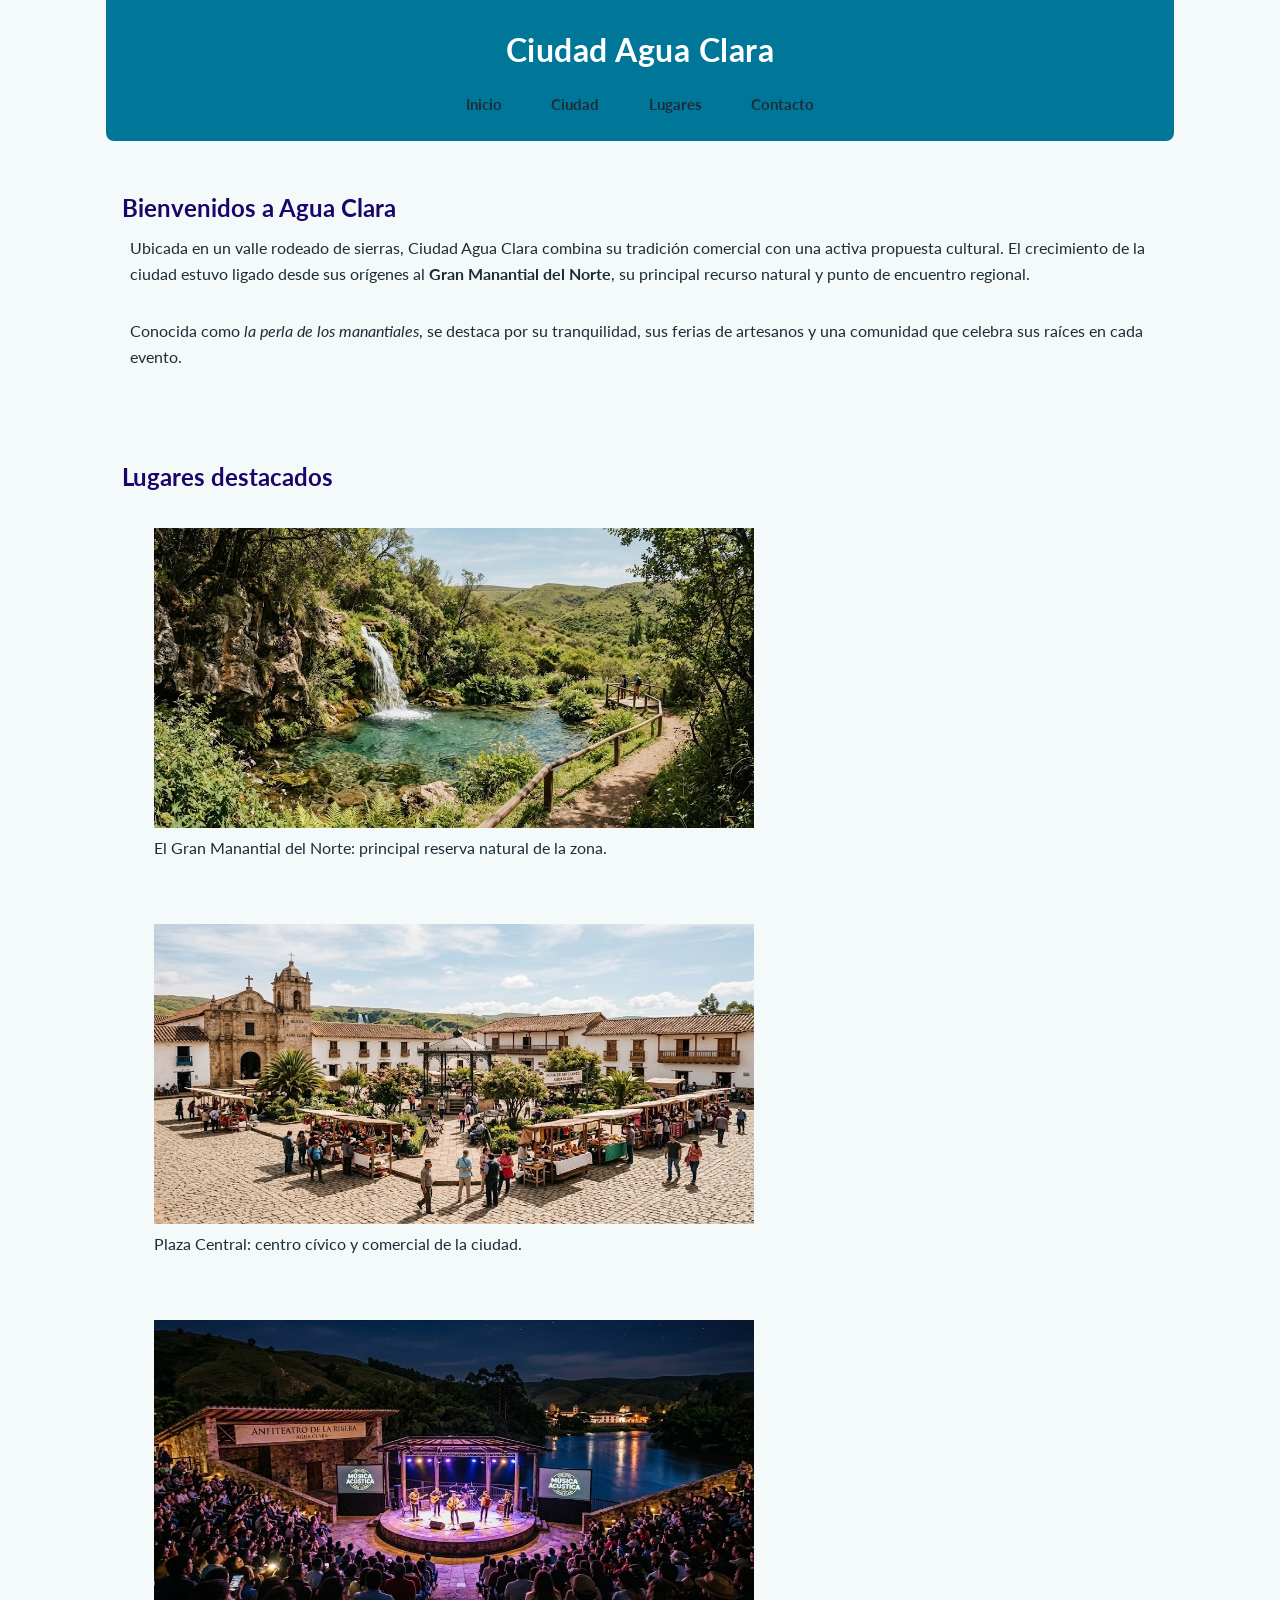
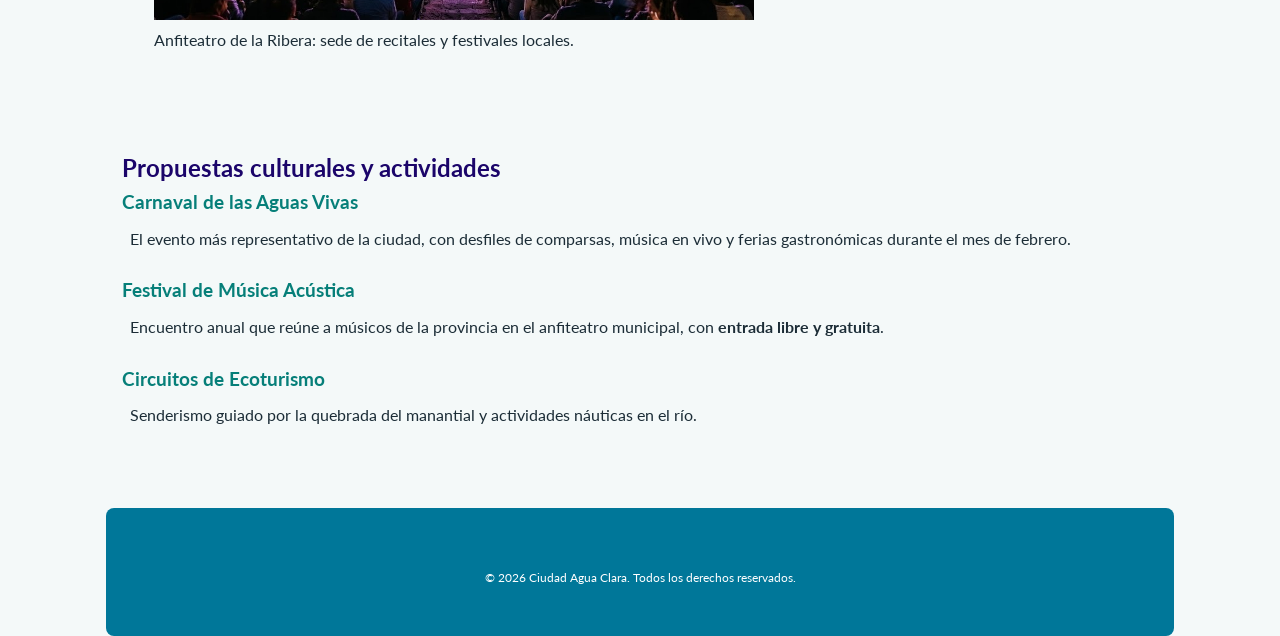
==== index.html @ d1180a9b "style: agrega estilos de secciones y articulos" ====
<!DOCTYPE html>
<html lang="es">

<head>
    <meta charset="UTF-8">
    <meta name="viewport" content="width=device-width, initial-scale=1.0">
    <title>Inicio - Ciudad Agua Clara</title>
    <link rel="preconnect" href="https://fonts.googleapis.com">
    <link rel="preconnect" href="https://fonts.gstatic.com" crossorigin>
    <link href="https://fonts.googleapis.com/css2?family=Lato:ital,wght@0,100;0,300;0,400;0,700;0,900;1,100;1,300;1,400;1,700;1,900&family=Montserrat:ital,wght@0,100..900;1,100..900&family=Roboto:ital,wght@0,100..900;1,100..900&family=Rubik:ital,wght@0,300..900;1,300..900&display=swap" rel="stylesheet">
    <link rel="stylesheet" href="css/estilos.css">
    <!--Fecha de creación del archivo: 1/9/2026-->
</head>

<body>
    <header>
        <h1>Ciudad Agua Clara</h1>
        <nav>
            <ul>
                <li><a href="index.html">Inicio</a></li>
                <li><a href="ciudad.html">Ciudad</a></li>
                <li><a href="lugares.html">Lugares</a></li>
                <li><a href="contacto.html">Contacto</a></li>
            </ul>
        </nav>
    </header>

    <main>
        <!-- presentacion -->
        <section>
            <h2>Bienvenidos a Agua Clara</h2>
            <p>Ubicada en un valle rodeado de sierras, Ciudad Agua Clara combina su tradición comercial con una activa propuesta cultural. El crecimiento de la ciudad estuvo ligado desde sus orígenes al <strong>Gran Manantial del Norte</strong>, su principal recurso natural y punto de encuentro regional.</p>
            <p>Conocida como <em>la perla de los manantiales</em>, se destaca por su tranquilidad, sus ferias de artesanos y una comunidad que celebra sus raíces en cada evento.</p>
        </section>

        <!-- resumen visual de lugares de interes -->
        <section>
            <h2>Lugares destacados</h2>

            <figure id="inicio-lugares">
                <img src="img/manantial.jpeg" alt="Cascada y vertiente del Gran Manantial del Norte" height="300" width="600">
                <figcaption>El Gran Manantial del Norte: principal reserva natural de la zona.</figcaption>
            </figure>

            <figure id="inicio-lugares">
                <img src="img/plaza.jpeg" alt="Plaza central y edificios históricos" height="300" width="600">
                <figcaption>Plaza Central: centro cívico y comercial de la ciudad.</figcaption>
            </figure>

            <figure id="inicio-lugares">
                <img src="img/anfiteatro.jpeg" alt="Anfiteatro al aire libre junto al río" height="300" width="600">
                <figcaption>Anfiteatro de la Ribera: sede de recitales y festivales locales.</figcaption>
            </figure>
        </section>

        <!-- propuestas y actividades -->
        <section>
            <h2>Propuestas culturales y actividades</h2>

            <article>
                <h3>Carnaval de las Aguas Vivas</h3>
                <p>El evento más representativo de la ciudad, con desfiles de comparsas, música en vivo y ferias gastronómicas durante el mes de febrero.</p>
            </article>

            <article>
                <h3>Festival de Música Acústica</h3>
                <p>Encuentro anual que reúne a músicos de la provincia en el anfiteatro municipal, con <strong>entrada libre y gratuita</strong>.</p>
            </article>

            <article>
                <h3>Circuitos de Ecoturismo</h3>
                <p>Senderismo guiado por la quebrada del manantial y actividades náuticas en el río.</p>
            </article>
        </section>
    </main>

    <footer>
        <br>
        <p><small>&copy; 2026 Ciudad Agua Clara. Todos los derechos reservados.</small></p>
    </footer>
</body>

</html>
---- css/estilos.css ----
/* variables */
:root {
    --color-primario: #007799;       
    --color-secundario: #005570;     
    --color-acento: #067F79;
    --color-fondo: #f4f9f9;
    --color-texto: #1c2d37;
    --color-texto-claro: #ffffff;
    --color-texto-oscuro: #1b056a;    

    --fuente-principal: 'Lato', sans-serif;
}

/* reset */
* {
    box-sizing: border-box;
    margin: 0;
    padding: 0;
}

/* body */
body {
    font-family: var(--fuente-principal);
    font-size: 16px;
    line-height: 1.6;
    background-color: var(--color-fondo);
    color: var(--color-texto);
    max-width: 1100px;                
    margin: 0 auto;
    padding: 0 1rem;
}

/* header */
header {
    background-color: var(--color-primario);
    color: var(--color-texto-claro);
    padding: 1.5rem 1rem;
    margin-bottom: 2rem;
    border-radius: 0 0 8px 8px;
    text-align: center;
}

/* headings */
h1 {
    color: var(--color-texto-claro); 
    font-size: 2rem;
    font-weight: 700;
    letter-spacing: 0.5px;
    margin-bottom: 1rem;
}

h2 {
    color: var(--color-texto-oscuro);
    font-size: 1.5rem;
}

h3 {
    color: var(--color-acento);
    font-size: 1.2rem;
}

/* nav */
nav ul {
    list-style: none;
    display: flex;
    justify-content: center;
    flex-wrap: wrap;
    gap: 1.5rem;
}

nav a {
    color: var(--color-texto);
    text-decoration: none;
    font-weight: 700;
    font-size: 0.95rem;
    padding: 0.4rem 0.8rem;
    border-radius: 4px;
    transition: background-color 0.2s ease, color 0.2s ease;
}

nav a:hover {
    background-color: var(--color-secundario);
    color: var(--color-texto-claro);
}

/* footer */
footer {
    background-color: var(--color-primario);
    color: var(--color-texto-claro);
    text-align: center;
    padding: 1.5rem 1rem;
    margin-top: 2.5rem;
    border-radius: 8px 8px;
}

footer p {
    font-size: 0.9rem;
    font-weight: 400;
}

/* section */
section {
    margin-bottom: 2rem;
    padding: 1rem;
}

/* parrafos */
p {
    margin-bottom: 1rem;
    padding: 0.5rem;
}

/* articulos */

article {
    justify-content: center;
    flex-wrap: wrap;
}

/* clases */
.atractivos-turisticos {
    gap: 1.5rem;
    border: 1px solid var(--color-secundario);
    border-radius: 8px;
    padding: 1rem;
}

#inicio-lugares {
    flex-direction: row;
    gap: 4rem;
    padding: 2rem;
}
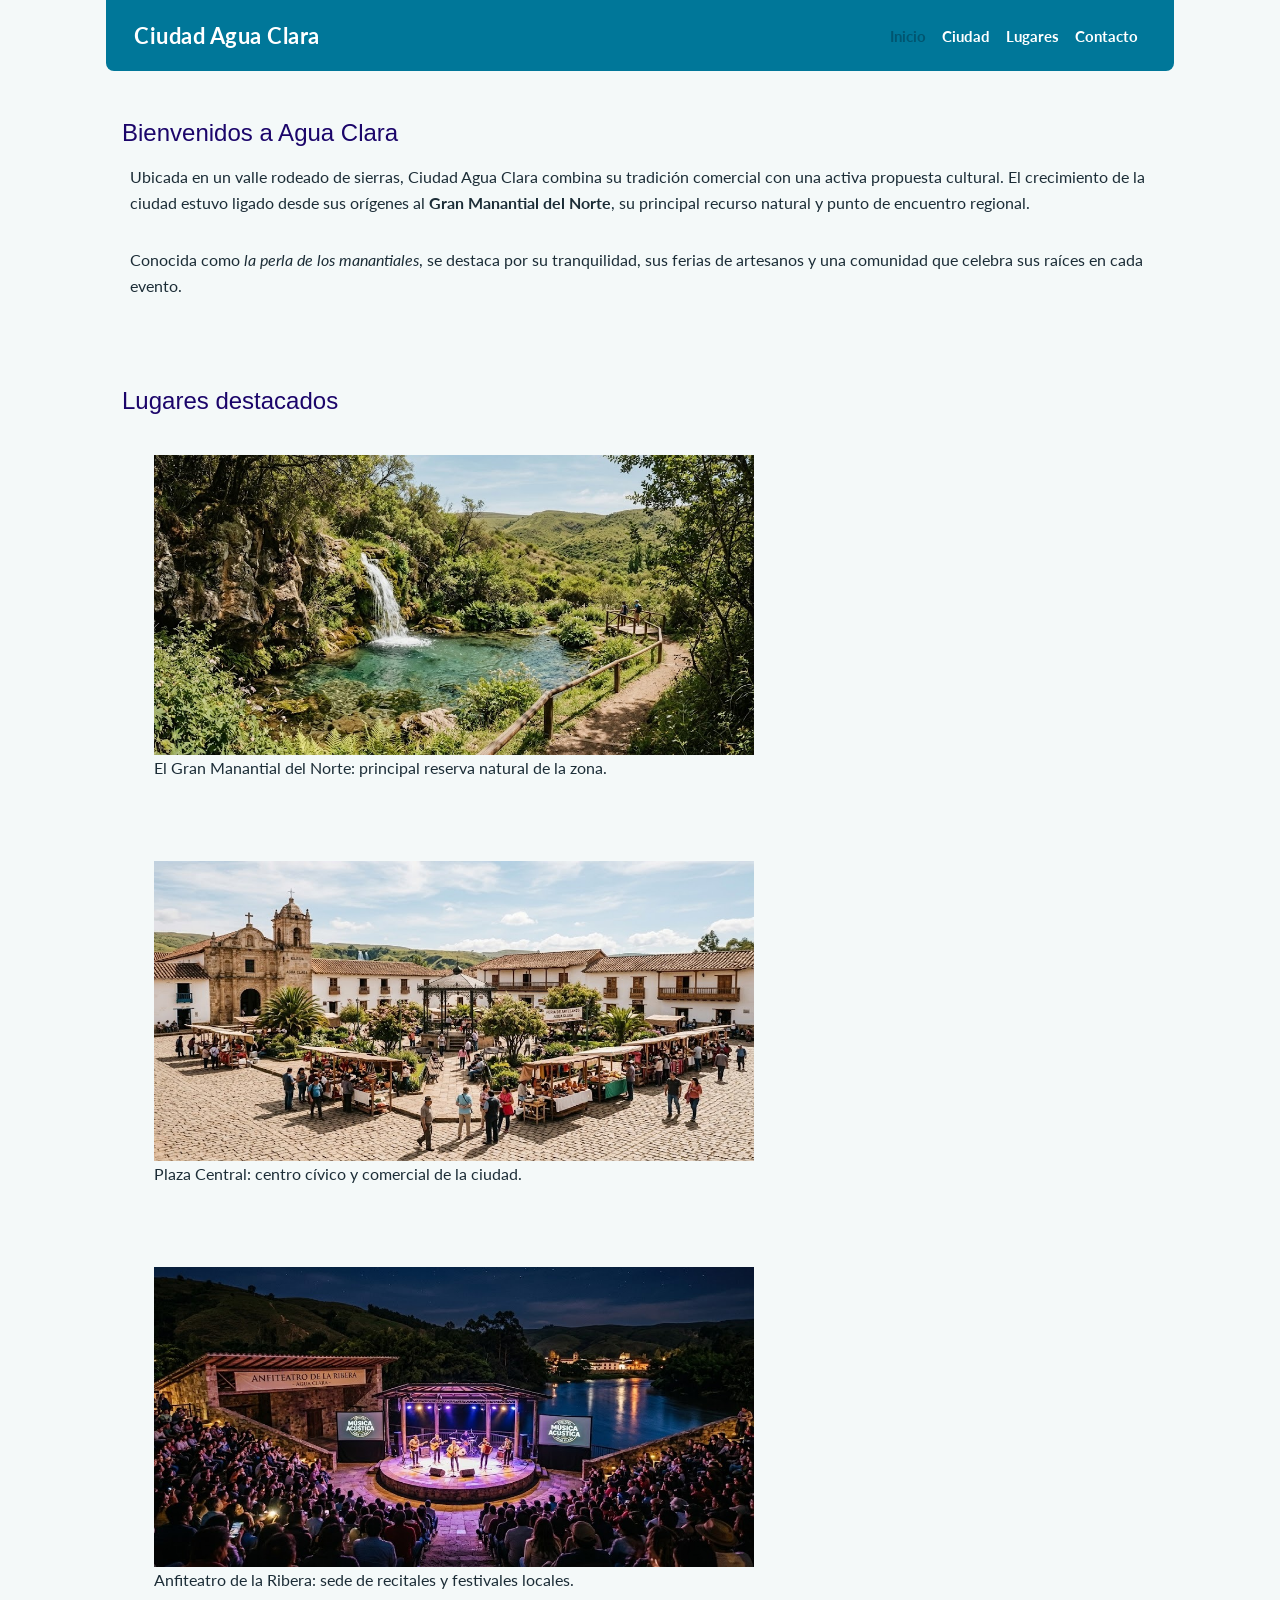
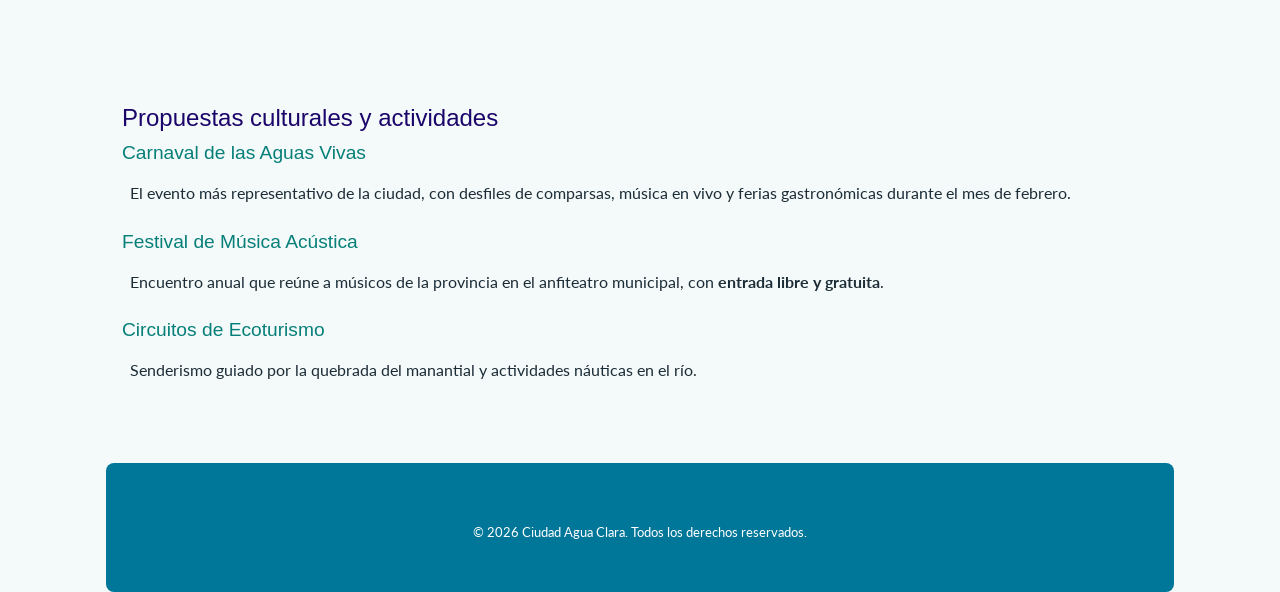
==== commit 8151b87a: "feat: se implemento navbar de bootstrap con menu hamburguesa y navbar-brand" ====
--- a/index.html
+++ b/index.html
@@ -8,20 +8,36 @@
     <link rel="preconnect" href="https://fonts.googleapis.com">
     <link rel="preconnect" href="https://fonts.gstatic.com" crossorigin>
     <link href="https://fonts.googleapis.com/css2?family=Lato:ital,wght@0,100;0,300;0,400;0,700;0,900;1,100;1,300;1,400;1,700;1,900&family=Montserrat:ital,wght@0,100..900;1,100..900&family=Roboto:ital,wght@0,100..900;1,100..900&family=Rubik:ital,wght@0,300..900;1,300..900&display=swap" rel="stylesheet">
+    <link href="https://cdn.jsdelivr.net/npm/bootstrap@5.3.3/dist/css/bootstrap.min.css" rel="stylesheet">
     <link rel="stylesheet" href="css/estilos.css">
     <!--Fecha de creación del archivo: 1/9/2026-->
 </head>
 
 <body>
     <header>
-        <h1>Ciudad Agua Clara</h1>
-        <nav>
-            <ul>
-                <li><a href="index.html">Inicio</a></li>
-                <li><a href="ciudad.html">Ciudad</a></li>
-                <li><a href="lugares.html">Lugares</a></li>
-                <li><a href="contacto.html">Contacto</a></li>
-            </ul>
+        <nav class="navbar navbar-expand-lg navbar-dark bg-turismo">
+            <div class="container-fluid">
+                <a class="navbar-brand fw-bold" href="index.html">Ciudad Agua Clara</a>
+                <button class="navbar-toggler" type="button" data-bs-toggle="collapse" data-bs-target="#menuPrincipal" aria-controls="menuPrincipal" aria-expanded="false" aria-label="Abrir menú de navegación">
+                    <span class="navbar-toggler-icon"></span>
+                </button>
+                <div class="collapse navbar-collapse" id="menuPrincipal">
+                    <ul class="navbar-nav ms-auto mb-2 mb-lg-0">
+                        <li class="nav-item">
+                            <a class="nav-link active" href="index.html">Inicio</a>
+                        </li>
+                        <li class="nav-item">
+                            <a class="nav-link" href="ciudad.html">Ciudad</a>
+                        </li>
+                        <li class="nav-item">
+                            <a class="nav-link" href="lugares.html">Lugares</a>
+                        </li>
+                        <li class="nav-item">
+                            <a class="nav-link" href="contacto.html">Contacto</a>
+                        </li>
+                    </ul>
+                </div>
+            </div>
         </nav>
     </header>
 
@@ -78,6 +94,7 @@
         <br>
         <p><small>&copy; 2026 Ciudad Agua Clara. Todos los derechos reservados.</small></p>
     </footer>
+    <script src="https://cdn.jsdelivr.net/npm/bootstrap@5.3.3/dist/js/bootstrap.bundle.min.js"></script>
 </body>
 
 </html>
--- a/css/estilos.css
+++ b/css/estilos.css
@@ -31,13 +31,9 @@
 }
 
 /* header */
+
 header {
-    background-color: var(--color-primario);
-    color: var(--color-texto-claro);
-    padding: 1.5rem 1rem;
     margin-bottom: 2rem;
-    border-radius: 0 0 8px 8px;
-    text-align: center;
 }
 
 /* headings */
@@ -57,30 +53,6 @@
 h3 {
     color: var(--color-acento);
     font-size: 1.2rem;
-}
-
-/* nav */
-nav ul {
-    list-style: none;
-    display: flex;
-    justify-content: center;
-    flex-wrap: wrap;
-    gap: 1.5rem;
-}
-
-nav a {
-    color: var(--color-texto);
-    text-decoration: none;
-    font-weight: 700;
-    font-size: 0.95rem;
-    padding: 0.4rem 0.8rem;
-    border-radius: 4px;
-    transition: background-color 0.2s ease, color 0.2s ease;
-}
-
-nav a:hover {
-    background-color: var(--color-secundario);
-    color: var(--color-texto-claro);
 }
 
 /* footer */
@@ -125,6 +97,42 @@
     padding: 1rem;
 }
 
+
+/* nav */
+.bg-turismo {
+    background-color: var(--color-primario) !important;
+}
+
+.navbar {
+    border-radius: 0 0 8px 8px;
+    padding: 0.8rem 1rem;
+}
+
+.navbar-brand {
+    font-size: 1.4rem;
+    letter-spacing: 0.5px;
+    color: var(--color-texto-claro) !important;
+}
+
+.navbar-nav .nav-link {
+    color: var(--color-texto-claro) !important;
+    font-weight: 700;
+    font-size: 0.95rem;
+    padding: 0.5rem 0.8rem;
+    border-radius: 4px;
+    transition: background-color 0.2s ease;
+}
+
+.navbar-nav .nav-link:hover {
+    background-color: var(--color-secundario);
+}
+
+.navbar-nav .nav-link.active {
+    color: var(--color-secundario) !important;
+}
+
+/* fin nav */
+
 #inicio-lugares {
     flex-direction: row;
     gap: 4rem;
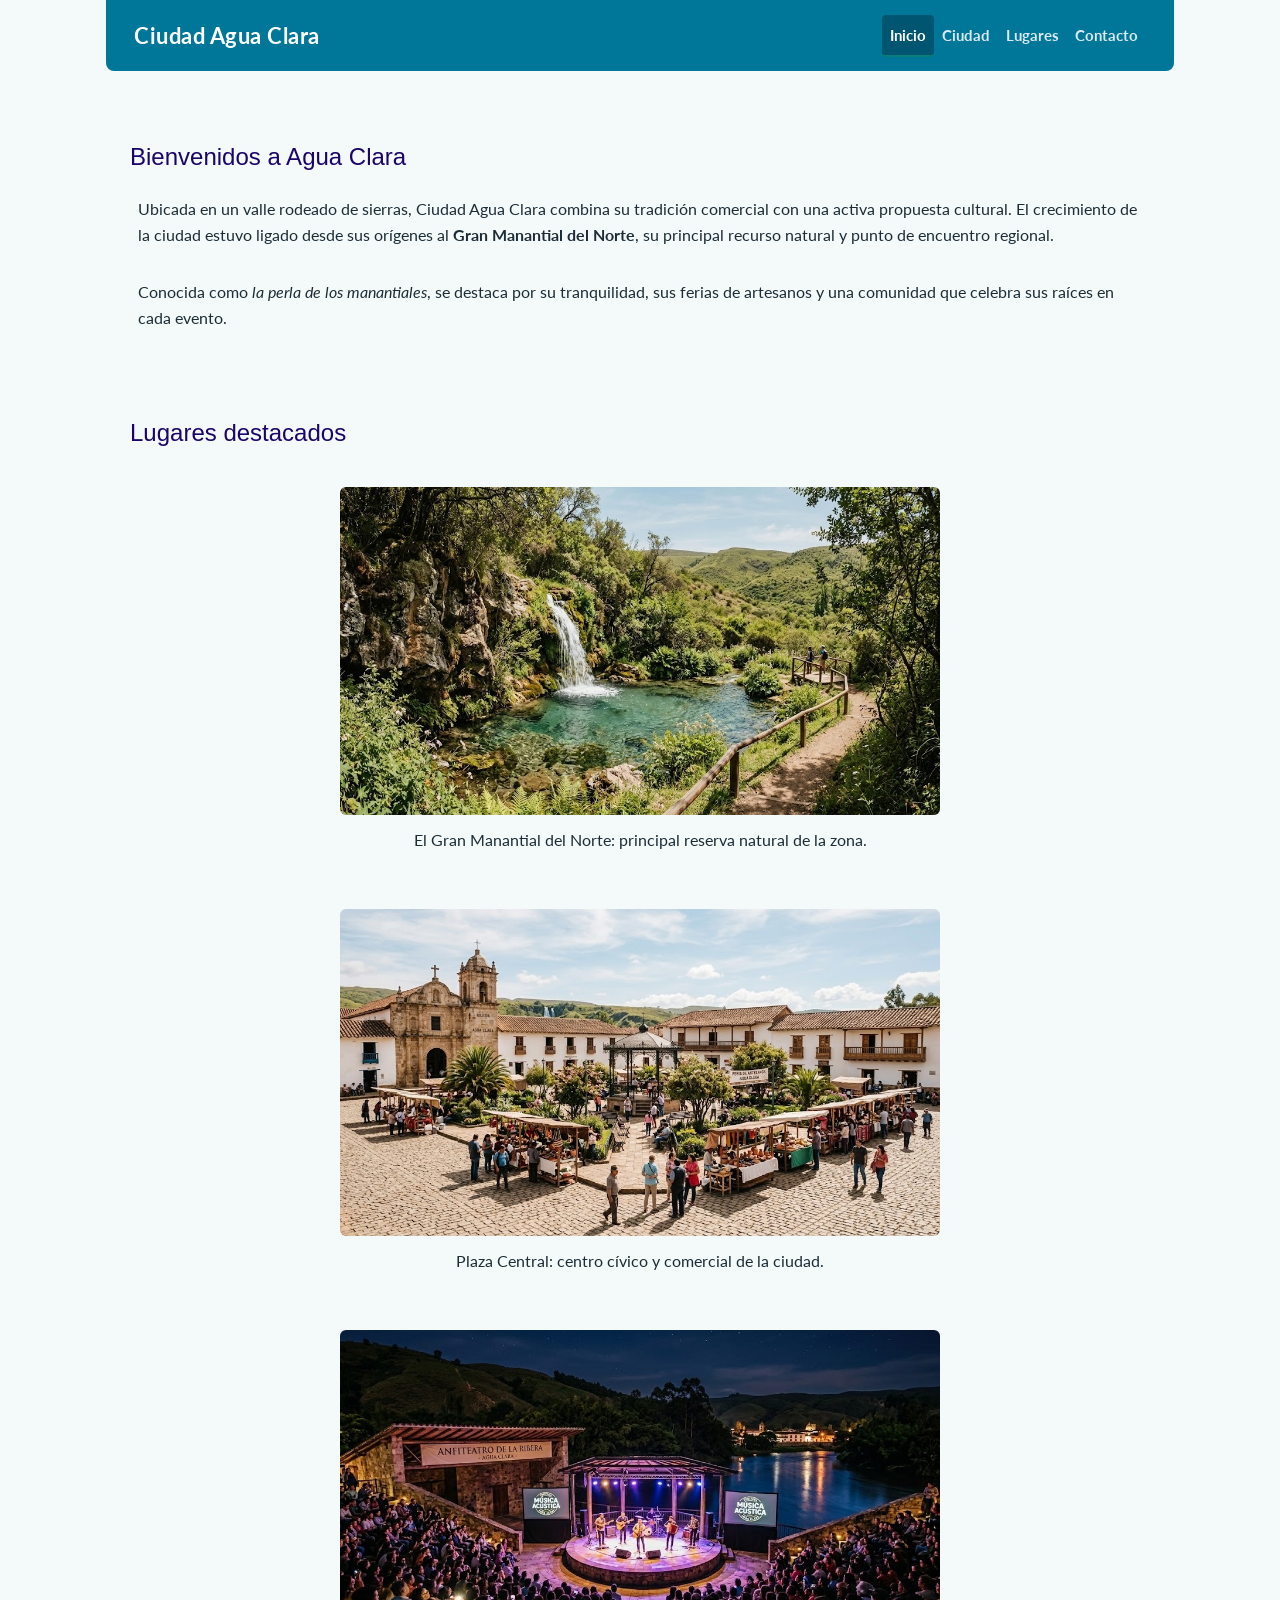
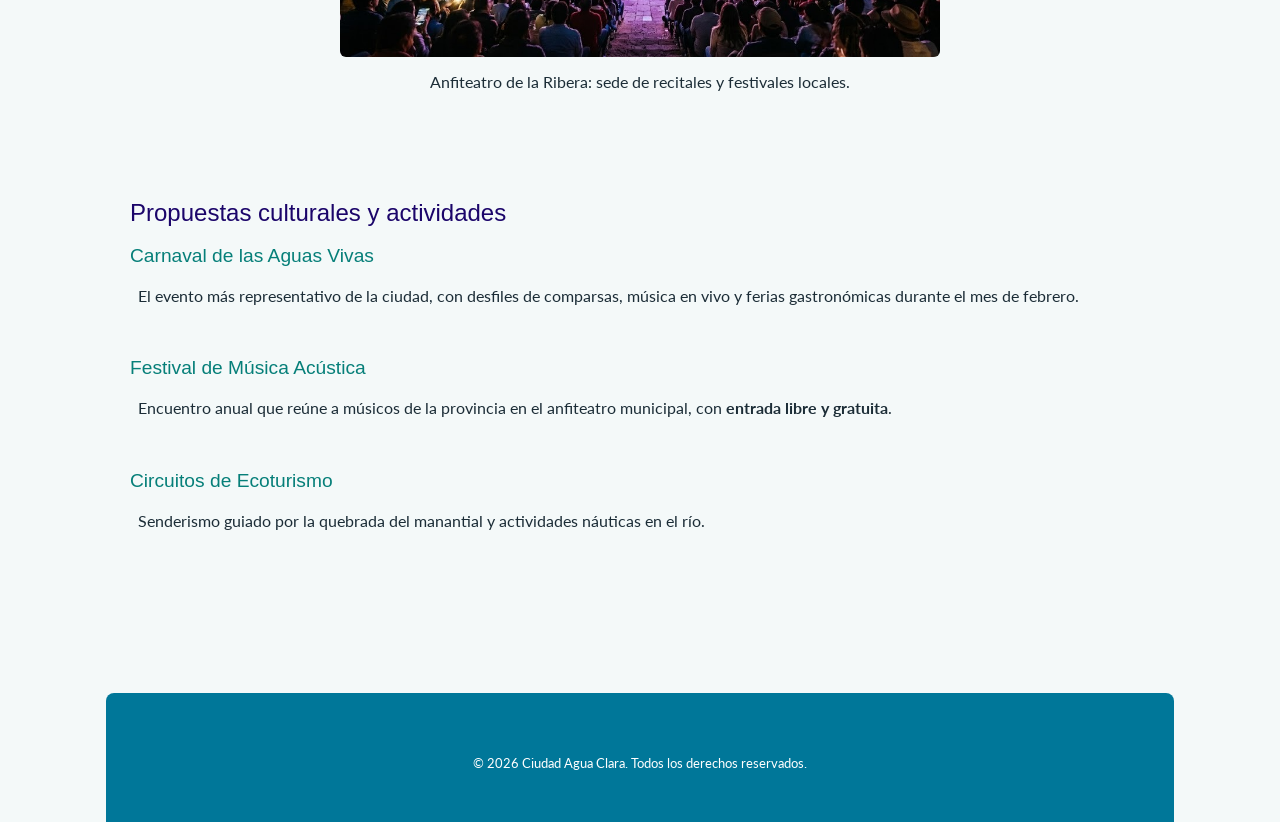
==== commit 2f0cb988: "fix(etapa 2): estilizar tabla de ciudad, agregar espaciado en main, display flex y corregir ids" ====
--- a/index.html
+++ b/index.html
@@ -53,17 +53,17 @@
         <section>
             <h2>Lugares destacados</h2>
 
-            <figure id="inicio-lugares">
+            <figure class="inicio-lugares">
                 <img src="img/manantial.jpeg" alt="Cascada y vertiente del Gran Manantial del Norte" height="300" width="600">
                 <figcaption>El Gran Manantial del Norte: principal reserva natural de la zona.</figcaption>
             </figure>
 
-            <figure id="inicio-lugares">
+            <figure class="inicio-lugares">
                 <img src="img/plaza.jpeg" alt="Plaza central y edificios históricos" height="300" width="600">
                 <figcaption>Plaza Central: centro cívico y comercial de la ciudad.</figcaption>
             </figure>
 
-            <figure id="inicio-lugares">
+            <figure class="inicio-lugares">
                 <img src="img/anfiteatro.jpeg" alt="Anfiteatro al aire libre junto al río" height="300" width="600">
                 <figcaption>Anfiteatro de la Ribera: sede de recitales y festivales locales.</figcaption>
             </figure>
--- a/css/estilos.css
+++ b/css/estilos.css
@@ -6,7 +6,9 @@
     --color-fondo: #f4f9f9;
     --color-texto: #1c2d37;
     --color-texto-claro: #ffffff;
-    --color-texto-oscuro: #1b056a;    
+    --color-texto-oscuro: #1b056a;
+    --color-borde-tabla: #b8d4dc;
+    --color-fila-alterna: #e3eff3;
 
     --fuente-principal: 'Lato', sans-serif;
 }
@@ -31,9 +33,14 @@
 }
 
 /* header */
-
 header {
     margin-bottom: 2rem;
+}
+
+/* main - correccion de espaciado requerido */
+main {
+    margin: 1.5rem 0;
+    padding: 1.5rem 0.5rem;
 }
 
 /* headings */
@@ -48,11 +55,13 @@
 h2 {
     color: var(--color-texto-oscuro);
     font-size: 1.5rem;
+    margin-bottom: 1rem;
 }
 
 h3 {
     color: var(--color-acento);
     font-size: 1.2rem;
+    margin-bottom: 0.5rem;
 }
 
 /* footer */
@@ -62,7 +71,7 @@
     text-align: center;
     padding: 1.5rem 1rem;
     margin-top: 2.5rem;
-    border-radius: 8px 8px;
+    border-radius: 8px 8px 0 0;
 }
 
 footer p {
@@ -82,11 +91,12 @@
     padding: 0.5rem;
 }
 
-/* articulos */
-
+/* articulos (se corrige con display: flex funcional) */
 article {
+    display: flex;
+    flex-direction: column;
     justify-content: center;
-    flex-wrap: wrap;
+    margin-bottom: 1.5rem;
 }
 
 /* clases */
@@ -97,8 +107,7 @@
     padding: 1rem;
 }
 
-
-/* nav */
+/* nav Bootstrap */
 .bg-turismo {
     background-color: var(--color-primario) !important;
 }
@@ -115,26 +124,68 @@
 }
 
 .navbar-nav .nav-link {
-    color: var(--color-texto-claro) !important;
+    color: rgba(255, 255, 255, 0.85) !important;
     font-weight: 700;
     font-size: 0.95rem;
     padding: 0.5rem 0.8rem;
     border-radius: 4px;
-    transition: background-color 0.2s ease;
+    transition: background-color 0.2s ease, color 0.2s ease;
 }
 
 .navbar-nav .nav-link:hover {
     background-color: var(--color-secundario);
+    color: var(--color-texto-claro) !important;
 }
 
 .navbar-nav .nav-link.active {
-    color: var(--color-secundario) !important;
+    background-color: var(--color-secundario);
+    color: var(--color-texto-claro) !important;
+    border-bottom: 2px solid var(--color-acento);
 }
 
-/* fin nav */
+/* figure de lugares corregido a clase con display flex */
+.inicio-lugares {
+    display: flex;
+    flex-direction: column;
+    align-items: center;
+    gap: 0.75rem;
+    margin: 1.5rem 0;
+    padding: 1rem;
+}
 
-#inicio-lugares {
-    flex-direction: row;
-    gap: 4rem;
-    padding: 2rem;
+.inicio-lugares img {
+    max-width: 100%;
+    height: auto;
+    border-radius: 6px;
 }
+
+
+/*tabla de ciudad.html*/
+table {
+    width: 100%;
+    border-collapse: collapse;
+    margin: 1.5rem 0;
+    background-color: #ffffff;
+    border: 1px solid var(--color-borde-tabla);
+    border-radius: 6px;
+    overflow: hidden;
+}
+
+thead {
+    background-color: var(--color-primario);
+    color: var(--color-texto-claro);
+}
+
+th, td {
+    padding: 0.75rem 1rem;
+    text-align: left;
+    border: 1px solid var(--color-borde-tabla);
+}
+
+tbody tr:nth-child(even) {
+    background-color: var(--color-fila-alterna);
+}
+
+tbody tr:hover {
+    background-color: #d6e8ee;
+}
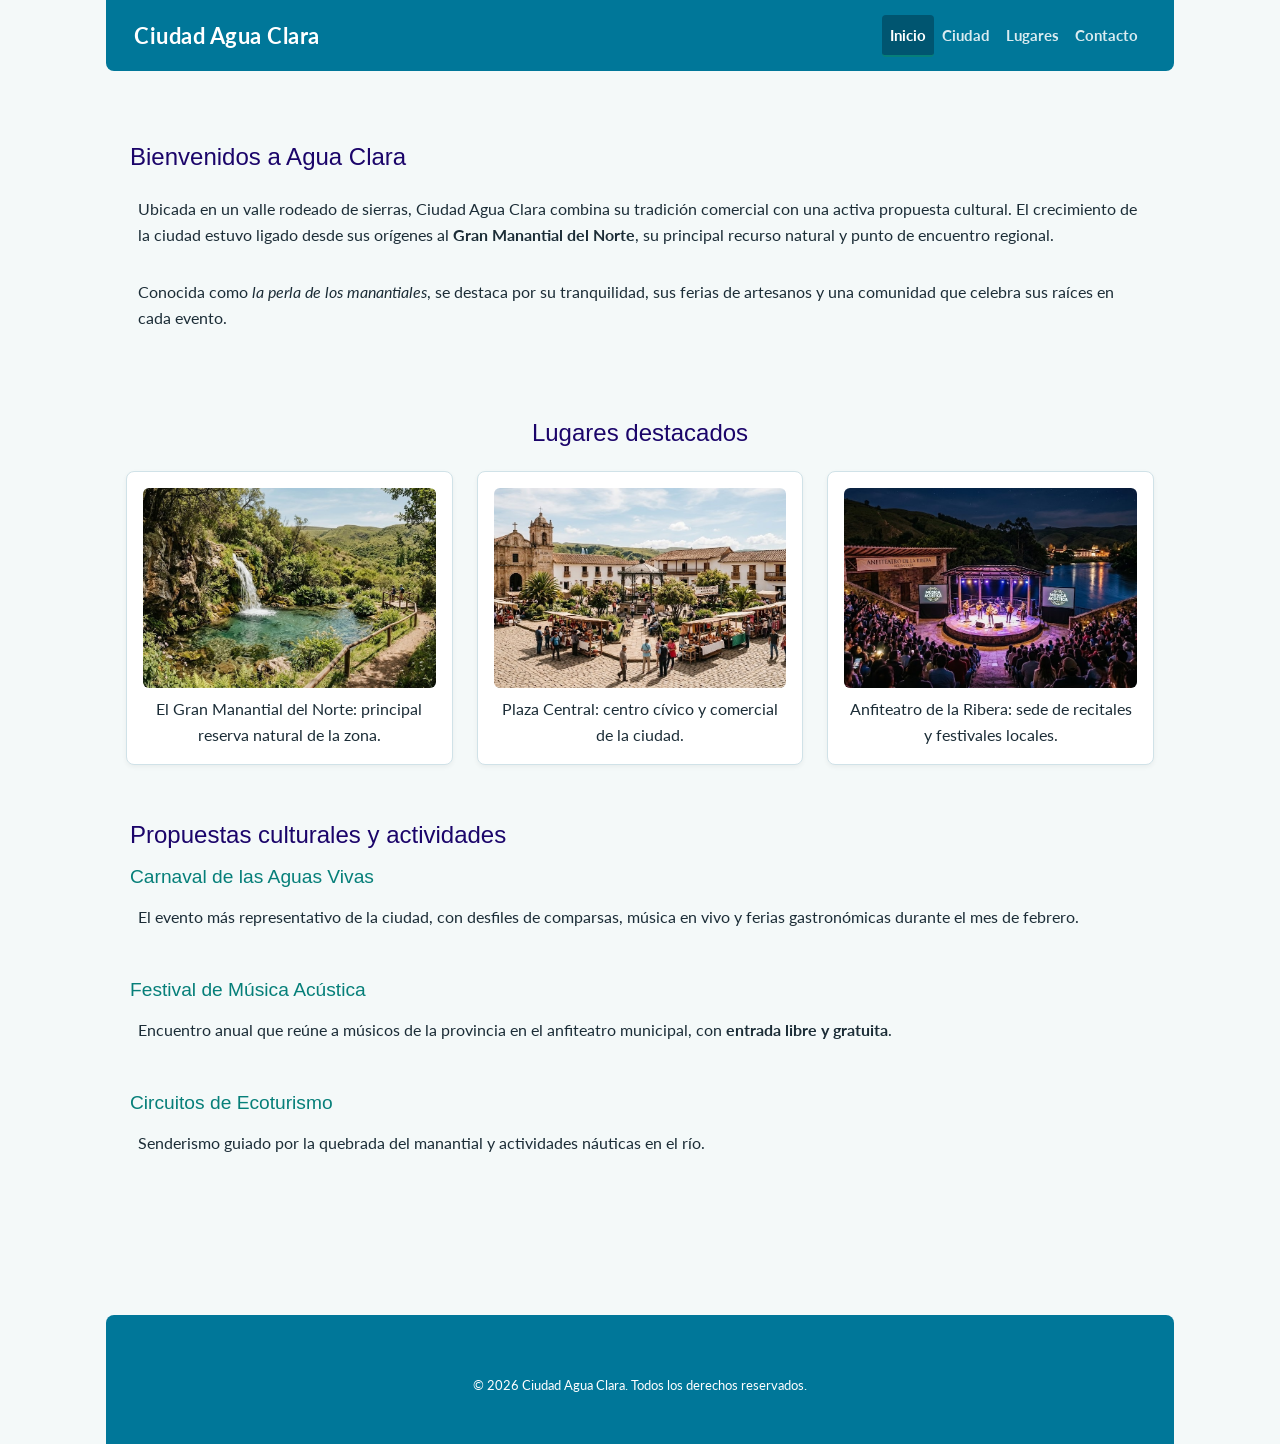
==== commit 3cb55f76: "feat(grid): implementar grilla responsive de bootstrap con row, col y gutters en inicio" ====
--- a/index.html
+++ b/index.html
@@ -50,23 +50,31 @@
         </section>
 
         <!-- resumen visual de lugares de interes -->
-        <section>
-            <h2>Lugares destacados</h2>
+        <section class="container my-4">
+            <h2 class="text-center mb-4">Lugares destacados</h2>
 
-            <figure class="inicio-lugares">
-                <img src="img/manantial.jpeg" alt="Cascada y vertiente del Gran Manantial del Norte" height="300" width="600">
-                <figcaption>El Gran Manantial del Norte: principal reserva natural de la zona.</figcaption>
-            </figure>
+            <div class="row g-4">
+                <div class="col-12 col-md-6 col-lg-4">
+                    <figure class="inicio-lugares h-100">
+                        <img src="img/manantial.jpeg" alt="Cascada y vertiente del Gran Manantial del Norte" class="img-fluid rounded mb-2">
+                        <figcaption class="text-center">El Gran Manantial del Norte: principal reserva natural de la zona.</figcaption>
+                    </figure>
+                </div>
 
-            <figure class="inicio-lugares">
-                <img src="img/plaza.jpeg" alt="Plaza central y edificios históricos" height="300" width="600">
-                <figcaption>Plaza Central: centro cívico y comercial de la ciudad.</figcaption>
-            </figure>
+                <div class="col-12 col-md-6 col-lg-4">
+                    <figure class="inicio-lugares h-100">
+                        <img src="img/plaza.jpeg" alt="Plaza central y edificios históricos" class="img-fluid rounded mb-2">
+                        <figcaption class="text-center">Plaza Central: centro cívico y comercial de la ciudad.</figcaption>
+                    </figure>
+                </div>
 
-            <figure class="inicio-lugares">
-                <img src="img/anfiteatro.jpeg" alt="Anfiteatro al aire libre junto al río" height="300" width="600">
-                <figcaption>Anfiteatro de la Ribera: sede de recitales y festivales locales.</figcaption>
-            </figure>
+                <div class="col-12 col-md-6 col-lg-4">
+                    <figure class="inicio-lugares h-100">
+                        <img src="img/anfiteatro.jpeg" alt="Anfiteatro al aire libre junto al río" class="img-fluid rounded mb-2">
+                        <figcaption class="text-center">Anfiteatro de la Ribera: sede de recitales y festivales locales.</figcaption>
+                    </figure>
+                </div>
+            </div>
         </section>
 
         <!-- propuestas y actividades -->
--- a/css/estilos.css
+++ b/css/estilos.css
@@ -37,7 +37,7 @@
     margin-bottom: 2rem;
 }
 
-/* main - correccion de espaciado requerido */
+/* main */
 main {
     margin: 1.5rem 0;
     padding: 1.5rem 0.5rem;
@@ -143,21 +143,27 @@
     border-bottom: 2px solid var(--color-acento);
 }
 
-/* figure de lugares corregido a clase con display flex */
+/* ajuste de tarjetas de lugares dentro de la grilla */
 .inicio-lugares {
     display: flex;
     flex-direction: column;
+    justify-content: space-between;
     align-items: center;
-    gap: 0.75rem;
-    margin: 1.5rem 0;
+    background-color: #ffffff;
+    border: 1px solid #d0e2e8;
+    border-radius: 8px;
     padding: 1rem;
+    margin: 0;
+    box-shadow: 0 2px 5px rgba(0, 0, 0, 0.05);
 }
 
 .inicio-lugares img {
-    max-width: 100%;
-    height: auto;
-    border-radius: 6px;
+    width: 100%;
+    height: 200px;
+    object-fit: cover;
 }
+
+
 
 
 /*tabla de ciudad.html*/
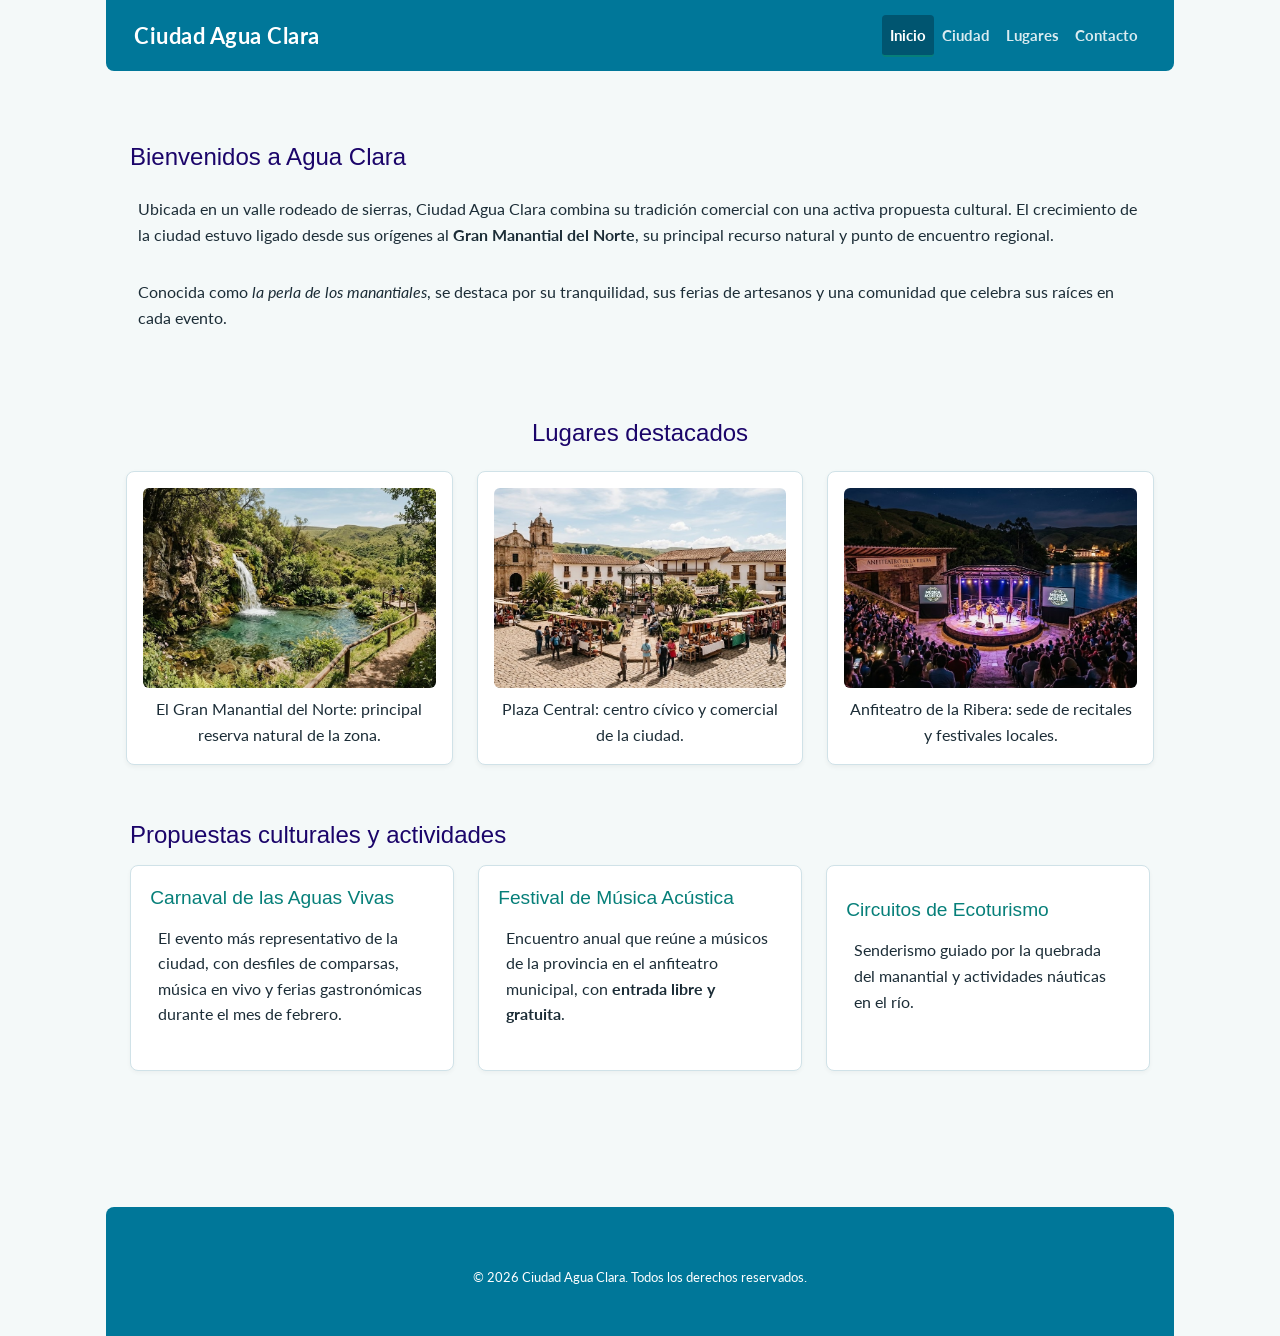
==== commit 69dcf178: "feat: implementar grilla de actividades con flex-wrap y gap" ====
--- a/index.html
+++ b/index.html
@@ -81,20 +81,22 @@
         <section>
             <h2>Propuestas culturales y actividades</h2>
 
-            <article>
-                <h3>Carnaval de las Aguas Vivas</h3>
-                <p>El evento más representativo de la ciudad, con desfiles de comparsas, música en vivo y ferias gastronómicas durante el mes de febrero.</p>
-            </article>
+            <div class="contenedor-actividades">
+                <article class="tarjeta-actividad">
+                    <h3>Carnaval de las Aguas Vivas</h3>
+                    <p>El evento más representativo de la ciudad, con desfiles de comparsas, música en vivo y ferias gastronómicas durante el mes de febrero.</p>
+                </article>
 
-            <article>
-                <h3>Festival de Música Acústica</h3>
-                <p>Encuentro anual que reúne a músicos de la provincia en el anfiteatro municipal, con <strong>entrada libre y gratuita</strong>.</p>
-            </article>
+                <article class="tarjeta-actividad">
+                    <h3>Festival de Música Acústica</h3>
+                    <p>Encuentro anual que reúne a músicos de la provincia en el anfiteatro municipal, con <strong>entrada libre y gratuita</strong>.</p>
+                </article>
 
-            <article>
-                <h3>Circuitos de Ecoturismo</h3>
-                <p>Senderismo guiado por la quebrada del manantial y actividades náuticas en el río.</p>
-            </article>
+                <article class="tarjeta-actividad">
+                    <h3>Circuitos de Ecoturismo</h3>
+                    <p>Senderismo guiado por la quebrada del manantial y actividades náuticas en el río.</p>
+                </article>
+            </div>
         </section>
     </main>
 
--- a/css/estilos.css
+++ b/css/estilos.css
@@ -194,4 +194,20 @@
 
 tbody tr:hover {
     background-color: #d6e8ee;
+}
+
+/* cards con flexbox */
+.contenedor-actividades {
+    display: flex;
+    flex-wrap: wrap;
+    gap: 1.5rem;
+}
+
+.tarjeta-actividad {
+    flex: 1 1 280px;
+    background-color: #ffffff;
+    border: 1px solid #d0e2e8;
+    border-radius: 8px;
+    padding: 1.2rem;
+    box-shadow: 0 2px 4px rgba(0, 0, 0, 0.04);
 }
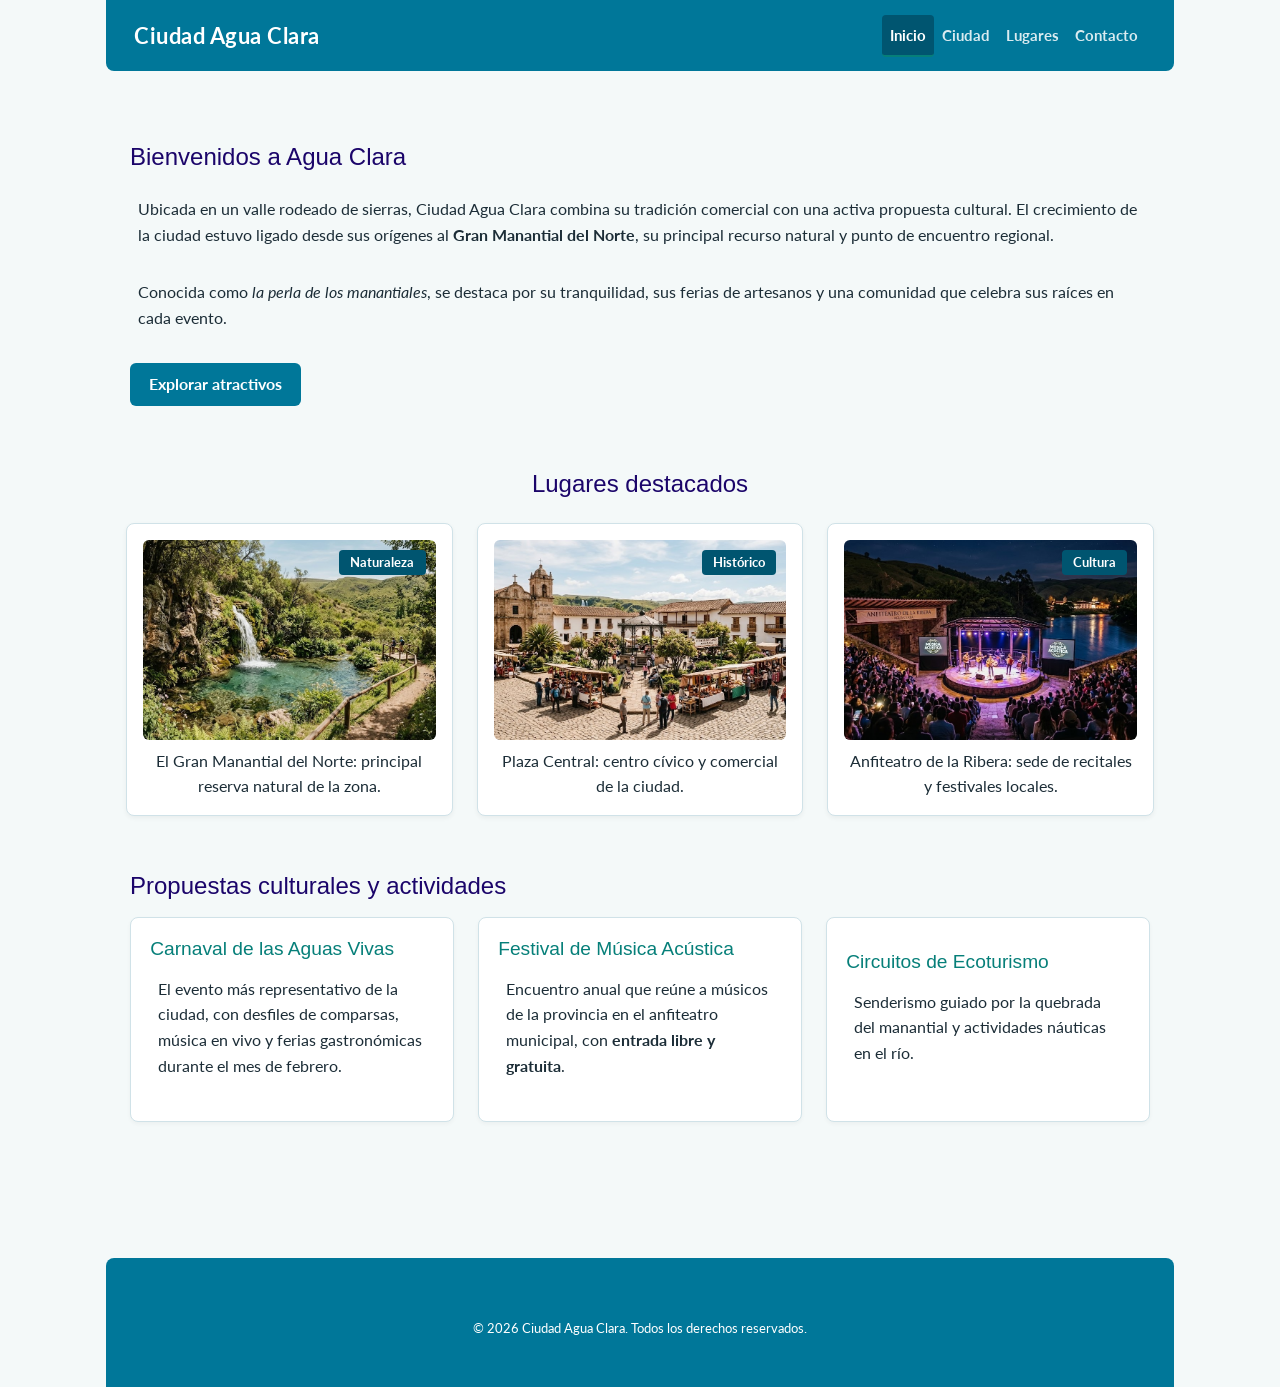
==== commit 3a559ef6: "feat: incorpora badges con position absolute y botones personalizados" ====
--- a/index.html
+++ b/index.html
@@ -47,6 +47,7 @@
             <h2>Bienvenidos a Agua Clara</h2>
             <p>Ubicada en un valle rodeado de sierras, Ciudad Agua Clara combina su tradición comercial con una activa propuesta cultural. El crecimiento de la ciudad estuvo ligado desde sus orígenes al <strong>Gran Manantial del Norte</strong>, su principal recurso natural y punto de encuentro regional.</p>
             <p>Conocida como <em>la perla de los manantiales</em>, se destaca por su tranquilidad, sus ferias de artesanos y una comunidad que celebra sus raíces en cada evento.</p>
+            <a href="lugares.html" class="btn btn-turismo mt-2">Explorar atractivos</a>
         </section>
 
         <!-- resumen visual de lugares de interes -->
@@ -56,21 +57,30 @@
             <div class="row g-4">
                 <div class="col-12 col-md-6 col-lg-4">
                     <figure class="inicio-lugares h-100">
-                        <img src="img/manantial.jpeg" alt="Cascada y vertiente del Gran Manantial del Norte" class="img-fluid rounded mb-2">
+                        <div class="contenedor-imagen">
+                            <span class="badge badge-destino">Naturaleza</span>
+                            <img src="img/manantial.jpeg" alt="Cascada y vertiente del Gran Manantial del Norte" class="img-fluid rounded mb-2">
+                        </div>
                         <figcaption class="text-center">El Gran Manantial del Norte: principal reserva natural de la zona.</figcaption>
                     </figure>
                 </div>
 
                 <div class="col-12 col-md-6 col-lg-4">
                     <figure class="inicio-lugares h-100">
-                        <img src="img/plaza.jpeg" alt="Plaza central y edificios históricos" class="img-fluid rounded mb-2">
+                        <div class="contenedor-imagen">
+                            <span class="badge badge-destino">Histórico</span>
+                            <img src="img/plaza.jpeg" alt="Plaza central y edificios históricos" class="img-fluid rounded mb-2">
+                        </div>
                         <figcaption class="text-center">Plaza Central: centro cívico y comercial de la ciudad.</figcaption>
                     </figure>
                 </div>
 
                 <div class="col-12 col-md-6 col-lg-4">
                     <figure class="inicio-lugares h-100">
-                        <img src="img/anfiteatro.jpeg" alt="Anfiteatro al aire libre junto al río" class="img-fluid rounded mb-2">
+                        <div class="contenedor-imagen">
+                            <span class="badge badge-destino">Cultura</span>
+                            <img src="img/anfiteatro.jpeg" alt="Anfiteatro al aire libre junto al río" class="img-fluid rounded mb-2">
+                        </div>
                         <figcaption class="text-center">Anfiteatro de la Ribera: sede de recitales y festivales locales.</figcaption>
                     </figure>
                 </div>
--- a/css/estilos.css
+++ b/css/estilos.css
@@ -210,4 +210,37 @@
     border-radius: 8px;
     padding: 1.2rem;
     box-shadow: 0 2px 4px rgba(0, 0, 0, 0.04);
+}
+
+/* posicionamiento de etiquetas sobre imagenes */
+.contenedor-imagen {
+    position: relative;
+    width: 100%;
+}
+
+.badge-destino {
+    position: absolute;
+    top: 10px;
+    right: 10px;
+    background-color: var(--color-secundario);
+    color: var(--color-texto-claro);
+    font-size: 0.8rem;
+    padding: 0.4rem 0.7rem;
+    border-radius: 4px;
+    z-index: 2;
+}
+
+/* personalizacion de botones bootstrap */
+.btn-turismo {
+    background-color: var(--color-primario);
+    color: var(--color-texto-claro);
+    border: none;
+    font-weight: 700;
+    padding: 0.6rem 1.2rem;
+    transition: background-color 0.2s ease;
+}
+
+.btn-turismo:hover {
+    background-color: var(--color-secundario);
+    color: var(--color-texto-claro);
 }
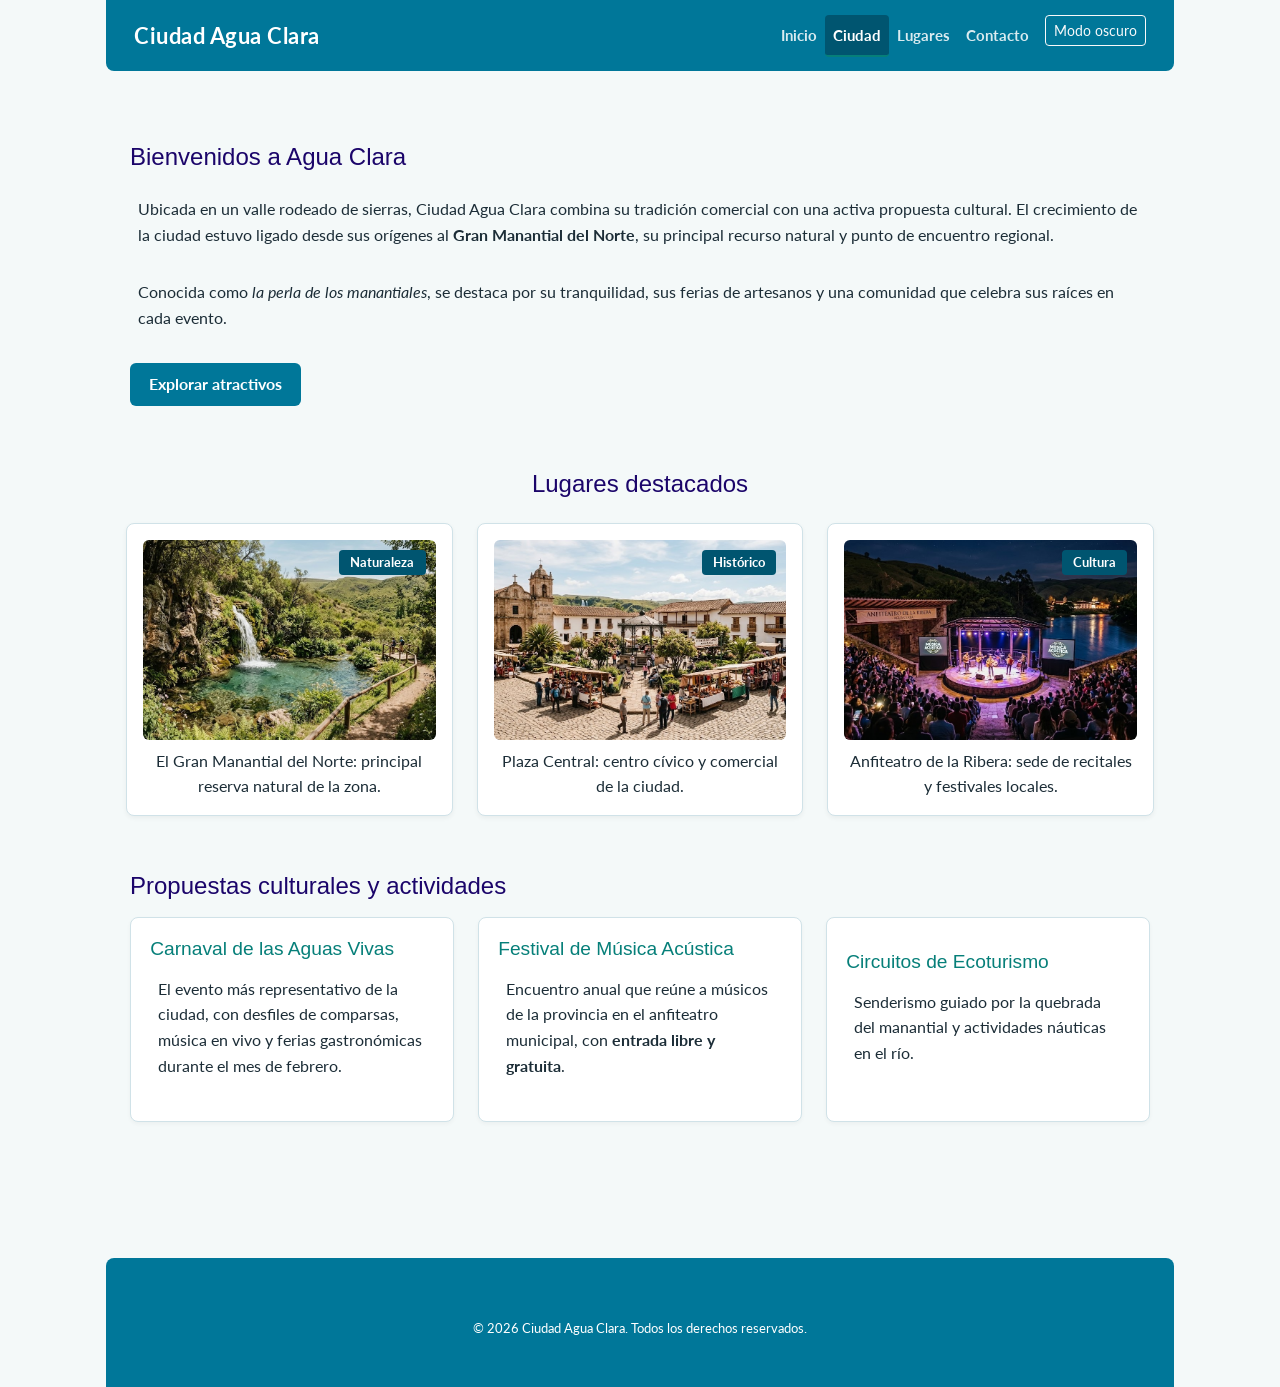
==== commit 419ece5a: "feat: agrega boton, estilos de modo oscuro y crea y vincula main.js" ====
--- a/index.html
+++ b/index.html
@@ -24,16 +24,19 @@
                 <div class="collapse navbar-collapse" id="menuPrincipal">
                     <ul class="navbar-nav ms-auto mb-2 mb-lg-0">
                         <li class="nav-item">
-                            <a class="nav-link active" href="index.html">Inicio</a>
+                            <a class="nav-link" href="index.html">Inicio</a>
                         </li>
                         <li class="nav-item">
-                            <a class="nav-link" href="ciudad.html">Ciudad</a>
+                            <a class="nav-link active" href="ciudad.html">Ciudad</a>
                         </li>
                         <li class="nav-item">
                             <a class="nav-link" href="lugares.html">Lugares</a>
                         </li>
                         <li class="nav-item">
                             <a class="nav-link" href="contacto.html">Contacto</a>
+                        </li>
+                        <li class="nav-item ms-lg-2 mt-2 mt-lg-0">
+                            <button id="btn-modo" class="btn btn-sm btn-outline-light" type="button">Modo oscuro</button>
                         </li>
                     </ul>
                 </div>
@@ -115,6 +118,7 @@
         <p><small>&copy; 2026 Ciudad Agua Clara. Todos los derechos reservados.</small></p>
     </footer>
     <script src="https://cdn.jsdelivr.net/npm/bootstrap@5.3.3/dist/js/bootstrap.bundle.min.js"></script>
+    <script src="js/main.js"></script>
 </body>
 
 </html>
--- a/css/estilos.css
+++ b/css/estilos.css
@@ -243,4 +243,39 @@
 .btn-turismo:hover {
     background-color: var(--color-secundario);
     color: var(--color-texto-claro);
+}
+
+/* modo oscuro */
+body.oscuro {
+    background-color: #121a1d;
+    color: #e4eff2;
+}
+
+body.oscuro h2 {
+    color: #4dd0e1;
+}
+
+body.oscuro h3 {
+    color: #26c6da;
+}
+
+body.oscuro .inicio-lugares,
+body.oscuro .tarjeta-actividad,
+body.oscuro table {
+    background-color: #1b282d;
+    border-color: #2c3e46;
+    color: #e4eff2;
+}
+
+body.oscuro th,
+body.oscuro td {
+    border-color: #2c3e46;
+}
+
+body.oscuro tbody tr:nth-child(even) {
+    background-color: #223238;
+}
+
+body.oscuro tbody tr:hover {
+    background-color: #2a3e46;
 }
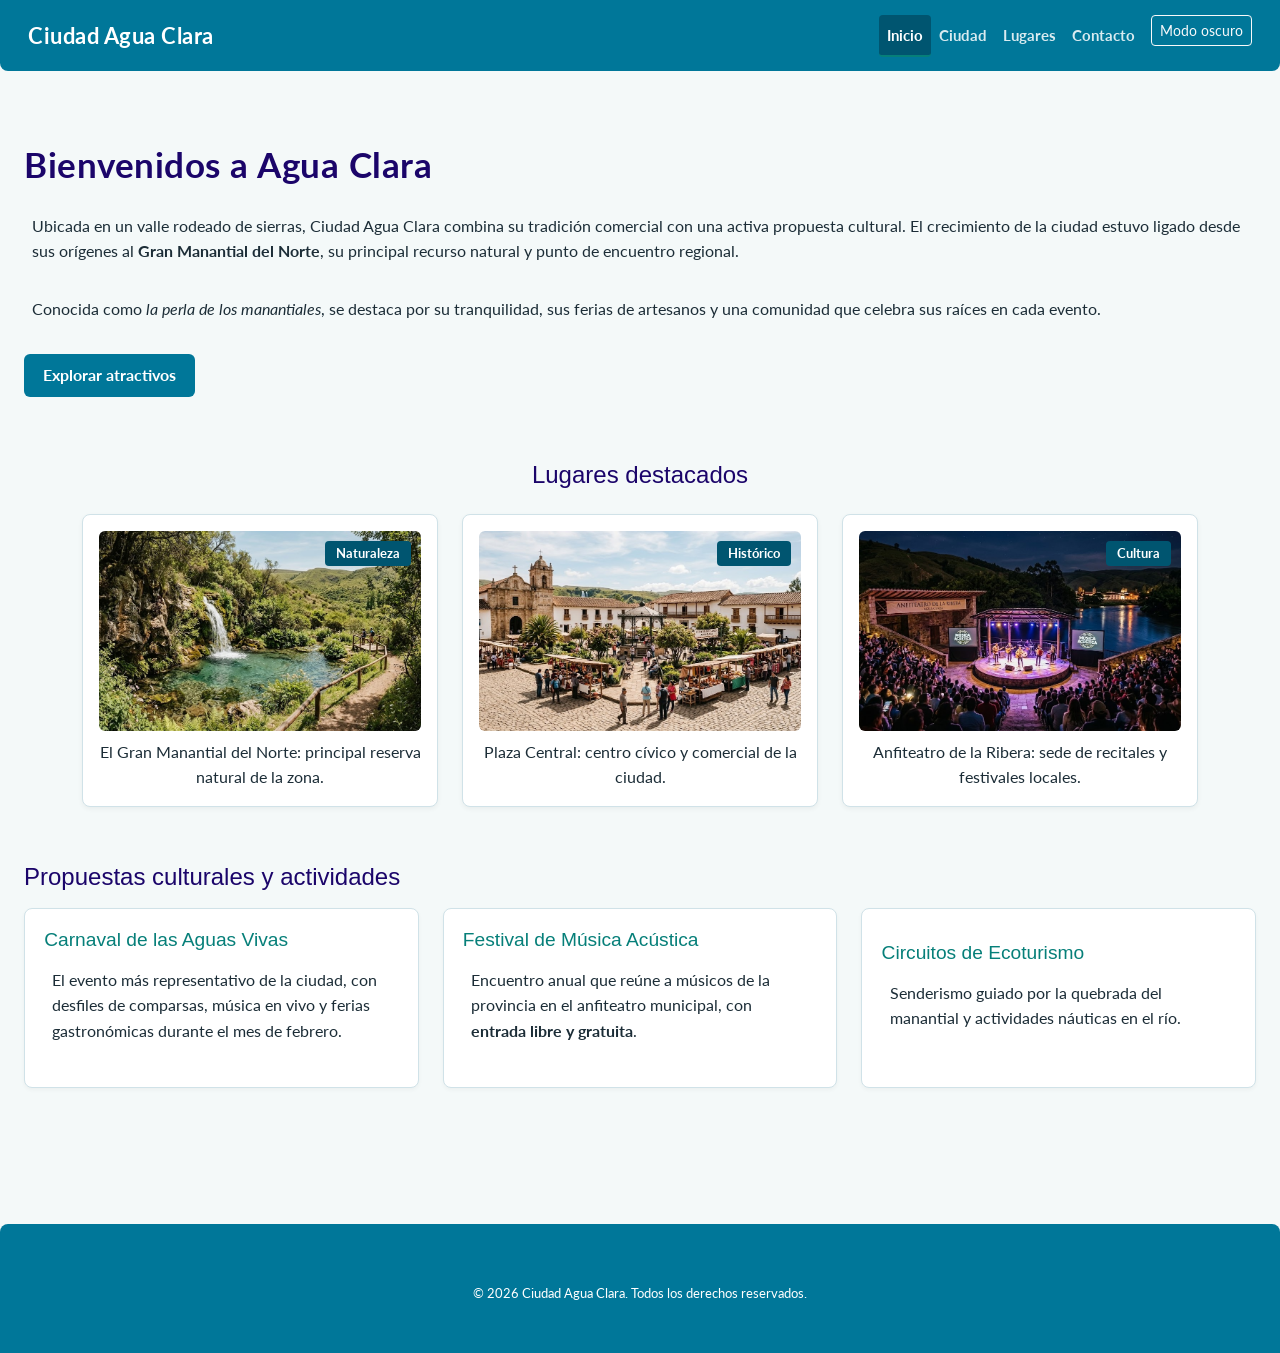
==== commit 55940222: "fix: agrega h1 en cada pagina, quita max-width del body y corrige active en navbar" ====
--- a/index.html
+++ b/index.html
@@ -24,10 +24,10 @@
                 <div class="collapse navbar-collapse" id="menuPrincipal">
                     <ul class="navbar-nav ms-auto mb-2 mb-lg-0">
                         <li class="nav-item">
-                            <a class="nav-link" href="index.html">Inicio</a>
+                            <a class="nav-link active" href="index.html">Inicio</a>
                         </li>
                         <li class="nav-item">
-                            <a class="nav-link active" href="ciudad.html">Ciudad</a>
+                            <a class="nav-link" href="ciudad.html">Ciudad</a>
                         </li>
                         <li class="nav-item">
                             <a class="nav-link" href="lugares.html">Lugares</a>
@@ -47,7 +47,7 @@
     <main>
         <!-- presentacion -->
         <section>
-            <h2>Bienvenidos a Agua Clara</h2>
+            <h1>Bienvenidos a Agua Clara</h1>
             <p>Ubicada en un valle rodeado de sierras, Ciudad Agua Clara combina su tradición comercial con una activa propuesta cultural. El crecimiento de la ciudad estuvo ligado desde sus orígenes al <strong>Gran Manantial del Norte</strong>, su principal recurso natural y punto de encuentro regional.</p>
             <p>Conocida como <em>la perla de los manantiales</em>, se destaca por su tranquilidad, sus ferias de artesanos y una comunidad que celebra sus raíces en cada evento.</p>
             <a href="lugares.html" class="btn btn-turismo mt-2">Explorar atractivos</a>
--- a/css/estilos.css
+++ b/css/estilos.css
@@ -27,9 +27,6 @@
     line-height: 1.6;
     background-color: var(--color-fondo);
     color: var(--color-texto);
-    max-width: 1100px;                
-    margin: 0 auto;
-    padding: 0 1rem;
 }
 
 /* header */
@@ -45,11 +42,11 @@
 
 /* headings */
 h1 {
-    color: var(--color-texto-claro); 
-    font-size: 2rem;
+    color: var(--color-texto-oscuro); 
+    font-size: 2.2rem;
     font-weight: 700;
     letter-spacing: 0.5px;
-    margin-bottom: 1rem;
+    margin-bottom: 1.2rem;
 }
 
 h2 {
